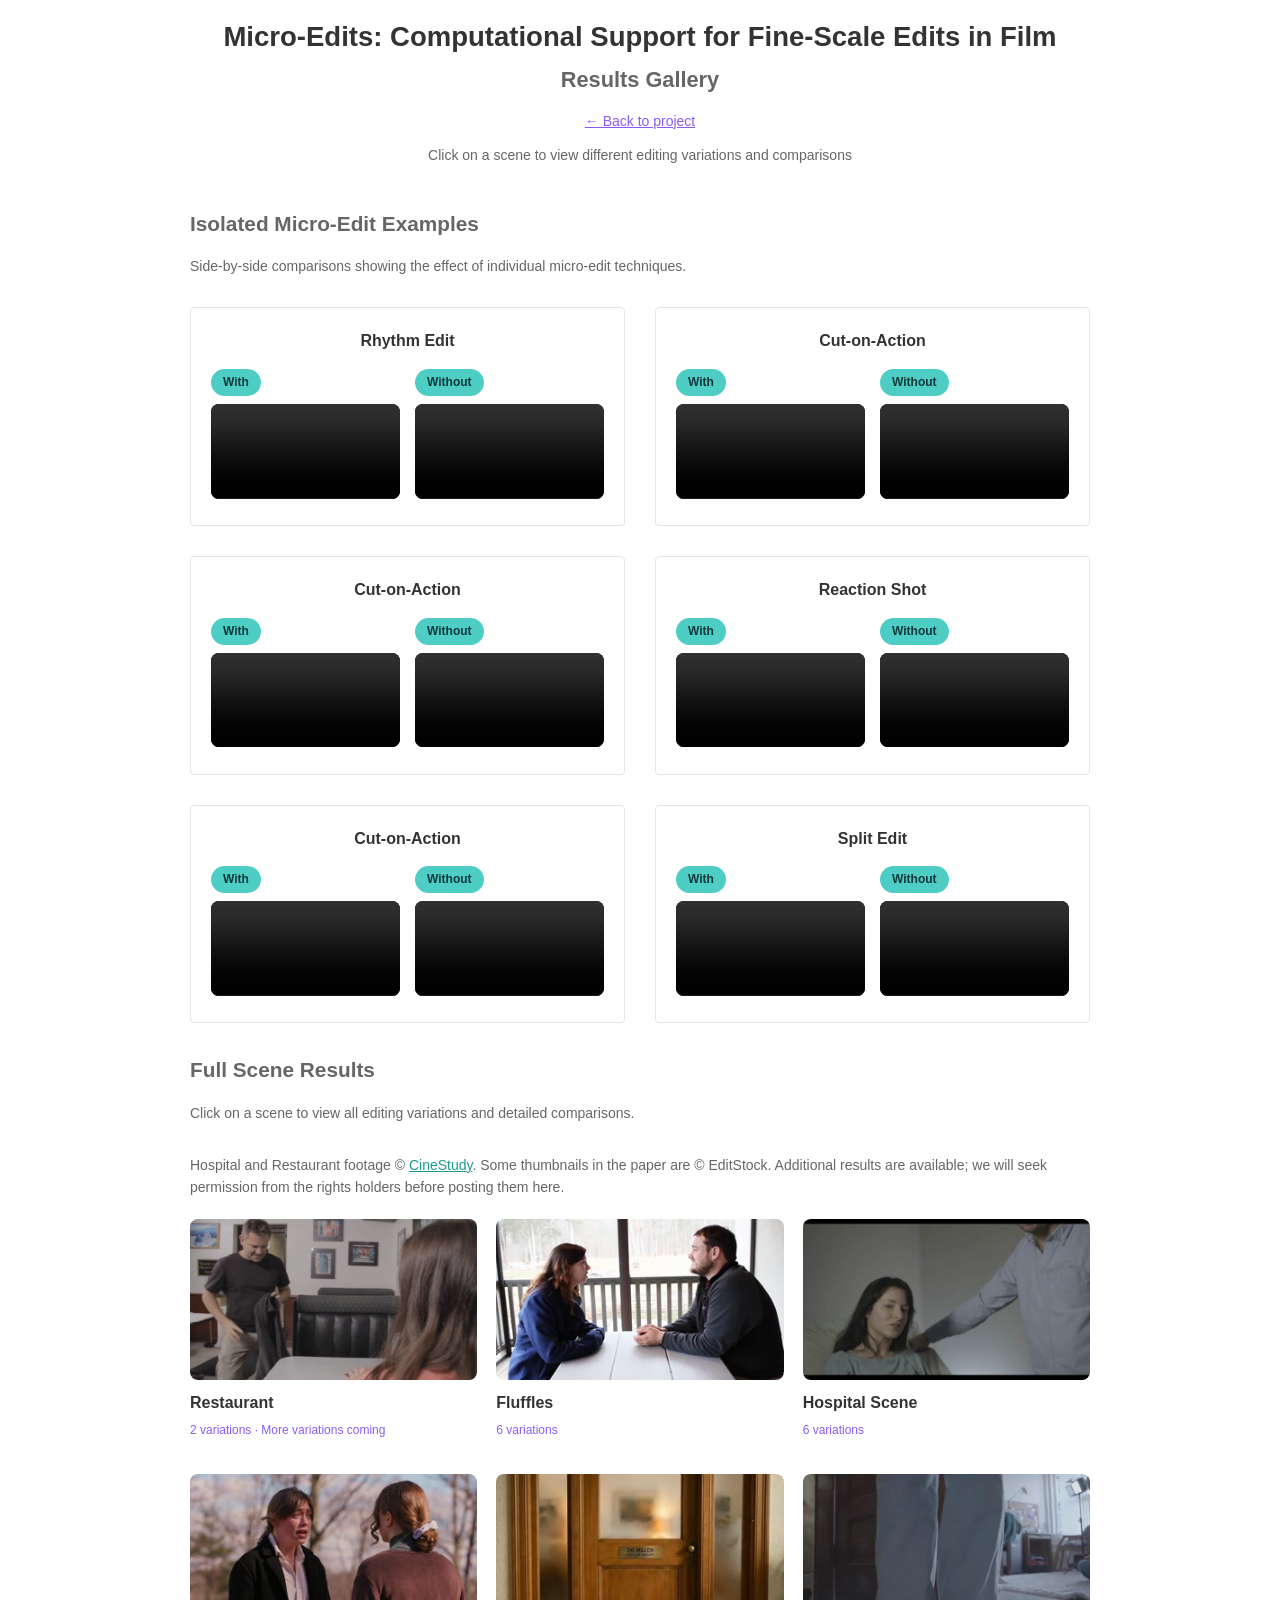
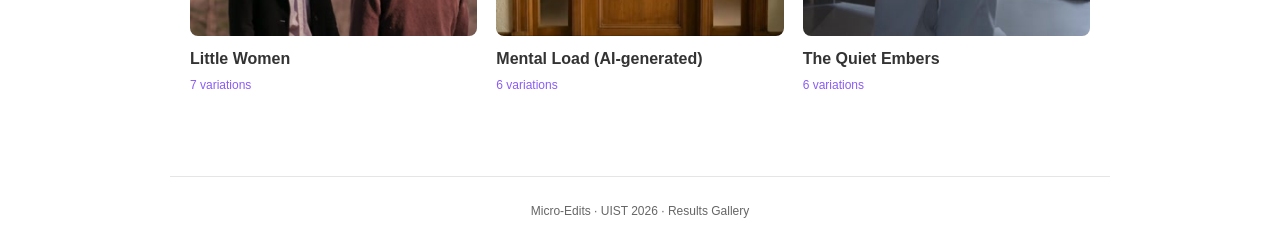
==== gallery/index.html @ e4b0664e "feat(web): polish home page with some video examples with explicit third party permissions" ====
<!DOCTYPE html>
<html lang="en">
<head>
    <meta charset="UTF-8">
    <meta name="viewport" content="width=device-width, initial-scale=1.0">
    <title>Micro-Edits - Results Gallery</title>
    <link rel="stylesheet" href="gallery.css">
</head>
<body>
    <header>
        <h1>Micro-Edits: Computational Support for Fine-Scale Edits in Film</h1>
        <h2>Results Gallery</h2>
        <p><a href="../index.html">← Back to project</a></p>
        <p>Click on a scene to view different editing variations and comparisons</p>
    </header>

    <div class="container">
        <!-- Isolated Short Examples Section -->
        <div class="comparison-section">
            <h2>Isolated Micro-Edit Examples</h2>
            <p style="color: var(--text-muted); margin-bottom: 30px;">Side-by-side comparisons showing the effect of individual micro-edit techniques.</p>

            <div class="isolated-grid">
                <!-- 1. Rhythm Edit -->
                <div class="isolated-pair">
                    <h4>Rhythm Edit</h4>
                    <div class="pair-videos">
                        <div class="mini-video">
                            <span class="label">With</span>
                            <video controls preload="metadata">
                                <source src="assets/isolated_examples/example3_emotional_rhythm.mp4" type="video/mp4">
                            </video>
                        </div>
                        <div class="mini-video">
                            <span class="label">Without</span>
                            <video controls preload="metadata">
                                <source src="assets/isolated_examples/example3_choppy_rhythm.mp4" type="video/mp4">
                            </video>
                        </div>
                    </div>
                </div>

                <!-- 2. Cut-on-Action (Example 2) -->
                <div class="isolated-pair">
                    <h4>Cut-on-Action</h4>
                    <div class="pair-videos">
                        <div class="mini-video">
                            <span class="label">With</span>
                            <video controls preload="metadata">
                                <source src="assets/isolated_examples/example2_cut_on_action.mp4" type="video/mp4">
                            </video>
                        </div>
                        <div class="mini-video">
                            <span class="label">Without</span>
                            <video controls preload="metadata">
                                <source src="assets/isolated_examples/example2_NO_cut_on_action.mp4" type="video/mp4">
                            </video>
                        </div>
                    </div>
                </div>

                <!-- 3. Cut-on-Action (Example 5) -->
                <div class="isolated-pair">
                    <h4>Cut-on-Action</h4>
                    <div class="pair-videos">
                        <div class="mini-video">
                            <span class="label">With</span>
                            <video controls preload="metadata">
                                <source src="assets/isolated_examples/example5_cut_on_action.mp4" type="video/mp4">
                            </video>
                        </div>
                        <div class="mini-video">
                            <span class="label">Without</span>
                            <video controls preload="metadata">
                                <source src="assets/isolated_examples/example5_NO_cut_on_action.mp4" type="video/mp4">
                            </video>
                        </div>
                    </div>
                </div>

                <!-- 4. Reaction Shot -->
                <div class="isolated-pair">
                    <h4>Reaction Shot</h4>
                    <div class="pair-videos">
                        <div class="mini-video">
                            <span class="label">With</span>
                            <video controls preload="metadata">
                                <source src="assets/isolated_examples/example7_reaction_shot.mp4" type="video/mp4">
                            </video>
                        </div>
                        <div class="mini-video">
                            <span class="label">Without</span>
                            <video controls preload="metadata">
                                <source src="assets/isolated_examples/example7_NO_reaction_shot.mp4" type="video/mp4">
                            </video>
                        </div>
                    </div>
                </div>

                <!-- 5. Cut-on-Action (Example 6) -->
                <div class="isolated-pair">
                    <h4>Cut-on-Action</h4>
                    <div class="pair-videos">
                        <div class="mini-video">
                            <span class="label">With</span>
                            <video controls preload="metadata">
                                <source src="assets/isolated_examples/example6_cut_on_action.mp4" type="video/mp4">
                            </video>
                        </div>
                        <div class="mini-video">
                            <span class="label">Without</span>
                            <video controls preload="metadata">
                                <source src="assets/isolated_examples/example6_NO_cut_on_action.mp4" type="video/mp4">
                            </video>
                        </div>
                    </div>
                </div>

                <!-- 6. Split Edit -->
                <div class="isolated-pair">
                    <h4>Split Edit</h4>
                    <div class="pair-videos">
                        <div class="mini-video">
                            <span class="label">With</span>
                            <video controls preload="metadata">
                                <source src="assets/isolated_examples/example4_nondialogue_split_edit.mp4" type="video/mp4">
                            </video>
                        </div>
                        <div class="mini-video">
                            <span class="label">Without</span>
                            <video controls preload="metadata">
                                <source src="assets/isolated_examples/example4_nondialogue_rough.mp4" type="video/mp4">
                            </video>
                        </div>
                    </div>
                </div>
            </div>
        </div>

        <!-- Full Scene Gallery Section -->
        <div class="comparison-section">
            <h2>Full Scene Results</h2>
            <p style="color: var(--text-muted); margin-bottom: 30px;">Click on a scene to view all editing variations and detailed comparisons.</p>
        </div>

        <p style="color: var(--text-muted);">Hospital and Restaurant footage © <a href="https://cinestudy.org/" style="color: var(--secondary-color);">CineStudy</a>. Some thumbnails in the paper are © EditStock. Additional results are available; we will seek permission from the rights holders before posting them here.</p>
        <div class="gallery-grid">
            <a href="RestaurantRoughCut.html" class="gallery-item"><img src="thumbnails/RestaurantRoughCut_thumb.jpg" alt="Restaurant"><div class="caption"><h3>Restaurant</h3><p>2 variations · More variations coming</p></div></a>
            <a href="FlufflesRoughCut.html" class="gallery-item">
                <img src="thumbnails/FlufflesRoughCut_thumb.jpg" alt="Fluffles">
                <div class="caption">
                    <h3>Fluffles</h3>
                    <p>6 variations</p>
                </div>
            </a>
            <a href="HospitalSceneRoughCut.html" class="gallery-item">
                <img src="thumbnails/HospitalSceneRoughCut_thumb.jpg" alt="Hospital Scene">
                <div class="caption">
                    <h3>Hospital Scene</h3>
                    <p>6 variations</p>
                </div>
            </a>
            <a href="LittleWomenRoughCut.html" class="gallery-item">
                <img src="thumbnails/LittleWomenRoughCut_thumb.jpg" alt="Little Women">
                <div class="caption">
                    <h3>Little Women</h3>
                    <p>7 variations</p>
                </div>
            </a>
            <a href="Metal_Load_RoughCut.html" class="gallery-item">
                <img src="thumbnails/Metal_Load_RoughCut_thumb.jpg" alt="Mental Load (AI-generated)">
                <div class="caption">
                    <h3>Mental Load (AI-generated)</h3>
                    <p>6 variations</p>
                </div>
            </a>
            <a href="TheQuietEmbers_RoughCut.html" class="gallery-item">
                <img src="thumbnails/TheQuietEmbers_RoughCut_thumb.jpg" alt="The Quiet Embers">
                <div class="caption">
                    <h3>The Quiet Embers</h3>
                    <p>6 variations</p>
                </div>
            </a>
        </div>
    </div>

    <footer>
        <p>Micro-Edits · UIST 2026 · Results Gallery</p>
    </footer>
  <!-- Default Statcounter code for MicroEdits http://microedits.github.io/ -->
  <script type="text/javascript">
  var sc_project=13355166;
  var sc_invisible=1;
  var sc_security="e658d123";
  </script>
  <script type="text/javascript" src="https://www.statcounter.com/counter/counter.js" async></script>
  <noscript><div class="statcounter"><a title="Web Analytics" href="https://statcounter.com/" target="_blank"><img class="statcounter" src="https://c.statcounter.com/13355166/0/e658d123/1/" alt="Web Analytics" referrerPolicy="no-referrer-when-downgrade"></a></div></noscript>
  <!-- End of Statcounter Code -->
</body>
</html>
---- gallery/gallery.css ----
:root {
    color-scheme: light;
    --bg-color: #fff;
    --bg-secondary: #fff;
    --card-bg: #fff;
    --card-bg-hover: #faf7fd;
    --primary-color: #d93a7a;   /* pink, matches ../styles.css (sampled from the teaser) */
    --secondary-color: #1c9a91; /* teal */
    --accent-color: #8b5cf6;    /* violet (primary on the main page) */
    --text-color: #333;
    --text-secondary: #555;
    --text-muted: #666;
    --border-color: #e5e5e5;
    --success-color: #087f8c;
}

* {
    margin: 0;
    padding: 0;
    box-sizing: border-box;
}

body {
    font-family: -apple-system, BlinkMacSystemFont, "Segoe UI", Roboto, Helvetica, Arial, sans-serif;
    background: var(--bg-color);
    color: var(--text-color);
    line-height: 1.6;
    font-size: 14px;
}

.container {
    max-width: 940px;
    margin: 0 auto;
    padding: 20px;
}

/* Header */
header {
    max-width: 940px;
    margin: 0 auto 10px;
    padding: 20px 20px 10px;
    text-align: center;
}

header h1 {
    font-size: calc(1rem + 0.9vw);
    line-height: 1.2;
    font-weight: bold;
    color: var(--text-color);
    margin-bottom: 10px;
}

header h2 {
    font-size: calc(1.2rem + 0.2vw);
    font-weight: bold;
    color: var(--text-muted);
}

header p {
    margin-top: 12px;
    color: var(--text-muted);
    font-size: 14px;
}

/* Gallery Grid */
.gallery-grid {
    display: grid;
    grid-template-columns: repeat(3, minmax(0, 1fr));
    gap: 24px 19px;
    padding: 20px 0;
}

.gallery-item {
    display: block;
    color: inherit;
    text-decoration: none;
}

.gallery-item:hover {
    color: var(--accent-color);
}

.gallery-item img {
    width: 100%;
    aspect-ratio: 16 / 9;
    object-fit: cover;
    display: block;
    border-radius: 8px;
}

.gallery-item .caption {
    padding: 10px 0;
}

.gallery-item .caption h3 {
    font-size: 16px;
    font-weight: 600;
}

.gallery-item .caption p {
    font-size: 12px;
    color: var(--accent-color);
    margin-top: 5px;
}

/* Project Detail Page */
.back-link {
    display: inline-block;
    margin-bottom: 25px;
    padding: 8px 16px;
    border: 1px solid var(--accent-color);
    border-radius: 4px;
    color: var(--accent-color);
    text-decoration: none;
    font-size: 13px;
    font-weight: 600;
}

.back-link:hover {
    background: #f3effe;
    color: var(--accent-color);
}

.project-header {
    text-align: center;
    margin-bottom: 30px;
}

.project-header h1 {
    font-size: calc(1rem + 0.9vw);
    line-height: 1.2;
    font-weight: bold;
    color: var(--text-color);
    margin-bottom: 10px;
}

/* Comparison Section */
.comparison-section {
    margin-bottom: 30px;
}

.comparison-section h2 {
    font-size: calc(0.9rem + 0.5vw);
    font-weight: bold;
    color: var(--text-muted);
    margin-bottom: 15px;
}

.comparison-grid {
    display: grid;
    grid-template-columns: repeat(2, 1fr);
    gap: 30px;
}

@media (max-width: 900px) {
    .comparison-grid {
        grid-template-columns: 1fr;
    }
}

.video-card {
    background: white;
    border: 1px solid var(--border-color);
    border-radius: 4px;
    overflow: hidden;
    min-width: 0;
}

.video-card h3 {
    color: var(--accent-color);
    padding: 12px;
    font-size: 16px;
    text-align: center;
    border-top: 2px solid var(--accent-color);
}

.video-card.highlight h3 {
    color: var(--primary-color);
    border-top-color: #ff6b9d;
}

.video-wrapper {
    padding: 15px;
    background: var(--card-bg);
}

.video-wrapper video {
    width: 100%;
    border-radius: 8px;
    background: #000;
}

/* Visualization Container */
.viz-container {
    padding: 0 15px 15px;
    background: var(--card-bg);
}

.viz-toggle-buttons {
    display: flex;
    gap: 10px;
    margin-bottom: 10px;
    flex-wrap: wrap;
}

.viz-toggle-btn {
    padding: 7px 10px;
    border: 1px solid var(--accent-color);
    background: white;
    color: var(--accent-color);
    border-radius: 4px;
    cursor: pointer;
    font-size: 12px;
}

.viz-toggle-btn:hover {
    background: #f3effe;
}

.viz-toggle-btn.active {
    background: #4ecdc4;
    border-color: #4ecdc4;
    color: #12383c;
    font-weight: 600;
}

.viz-image-container {
    margin-top: 10px;
}

.viz-image-container img {
    width: 100%;
    border-radius: 8px;
    border: 1px solid var(--border-color);
    cursor: pointer;
    transition: opacity 0.2s ease;
}

.viz-image-container img:hover {
    opacity: 0.9;
}

.viz-image {
    display: block;
}

.viz-image.hidden {
    display: none;
}

.zoom-hint {
    text-align: center;
    color: var(--text-muted);
    font-size: 0.75rem;
    margin-top: 8px;
    opacity: 0.7;
}

/* Isolated Examples Grid - 2 pairs per row (4 videos per row) */
.isolated-grid {
    display: grid;
    grid-template-columns: repeat(2, 1fr);
    gap: 30px;
}

@media (max-width: 1200px) {
    .isolated-grid {
        grid-template-columns: 1fr;
    }
}

.isolated-pair {
    background: var(--card-bg);
    border-radius: 4px;
    padding: 20px;
    border: 1px solid var(--border-color);
}

.isolated-pair h4 {
    color: var(--text-color);
    font-size: 1rem;
    font-weight: 600;
    margin-bottom: 15px;
    text-align: center;
}

.pair-videos {
    display: grid;
    grid-template-columns: 1fr 1fr;
    gap: 15px;
}

.mini-video {
    position: relative;
}

.mini-video .label {
    display: inline-block;
    background: #4ecdc4;
    color: #12383c;
    font-size: 0.75rem;
    font-weight: 600;
    padding: 4px 12px;
    border-radius: 980px;
    margin-bottom: 8px;
}

.mini-video video {
    width: 100%;
    border-radius: 8px;
    background: #000;
}

/* Variations Section */
.variations-section {
    margin-top: 60px;
}

.variations-section h2 {
    font-size: calc(0.9rem + 0.5vw);
    font-weight: bold;
    color: var(--text-muted);
    margin-bottom: 15px;
}

.variations-grid {
    display: grid;
    grid-template-columns: repeat(auto-fill, minmax(400px, 1fr));
    gap: 25px;
}

@media (max-width: 500px) {
    .variations-grid {
        grid-template-columns: 1fr;
    }
}

/* Footer */
footer {
    max-width: 940px;
    margin: 30px auto 0;
    padding: 25px 20px;
    border-top: 1px solid var(--border-color);
    text-align: center;
    color: var(--text-muted);
    font-size: 12px;
}

footer a {
    color: var(--secondary-color);
    text-decoration: none;
    transition: color 0.2s ease;
}

footer a:hover {
    color: var(--text-color);
}

/* Utility */
.no-video {
    padding: 40px;
    text-align: center;
    color: var(--text-muted);
    font-style: italic;
    background: var(--card-bg);
}

/* Lightbox Modal */
.lightbox {
    display: none;
    position: fixed;
    z-index: 9999;
    left: 0;
    top: 0;
    width: 100%;
    height: 100%;
    background-color: rgba(0, 0, 0, 0.97);
    cursor: zoom-out;
    overflow: auto;
    backdrop-filter: blur(20px);
    -webkit-backdrop-filter: blur(20px);
}

.lightbox.active {
    display: flex;
    align-items: center;
    justify-content: center;
}

.lightbox-content {
    max-width: 95%;
    max-height: 90%;
    object-fit: contain;
    cursor: default;
    border-radius: 12px;
    box-shadow: 0 0 80px rgba(100, 210, 255, 0.2);
}

.lightbox-close {
    position: fixed;
    top: 25px;
    right: 35px;
    color: #fff;
    font-size: 32px;
    font-weight: 300;
    cursor: pointer;
    z-index: 10000;
    transition: color 0.2s ease;
    width: 44px;
    height: 44px;
    display: flex;
    align-items: center;
    justify-content: center;
    background: rgba(255, 255, 255, 0.1);
    border-radius: 50%;
}

.lightbox-close:hover {
    color: var(--text-color);
    background: rgba(255, 255, 255, 0.15);
}

.lightbox-hint {
    position: fixed;
    bottom: 30px;
    left: 50%;
    transform: translateX(-50%);
    color: #fff;
    font-size: 0.85rem;
    background: rgba(255, 255, 255, 0.1);
    padding: 10px 20px;
    border-radius: 980px;
    backdrop-filter: blur(10px);
    -webkit-backdrop-filter: blur(10px);
}

    
a { color: var(--accent-color); }
a:focus-visible, button:focus-visible { outline: 3px solid var(--secondary-color); outline-offset: 3px; }
@media (max-width: 600px) {
    .container, header { padding: 15px; }
    header h1, .project-header h1 { font-size: 1.5rem; }
    .gallery-grid, .isolated-grid, .variations-grid { grid-template-columns: minmax(0, 1fr); }
    .pair-videos { grid-template-columns: minmax(0, 1fr); }
}
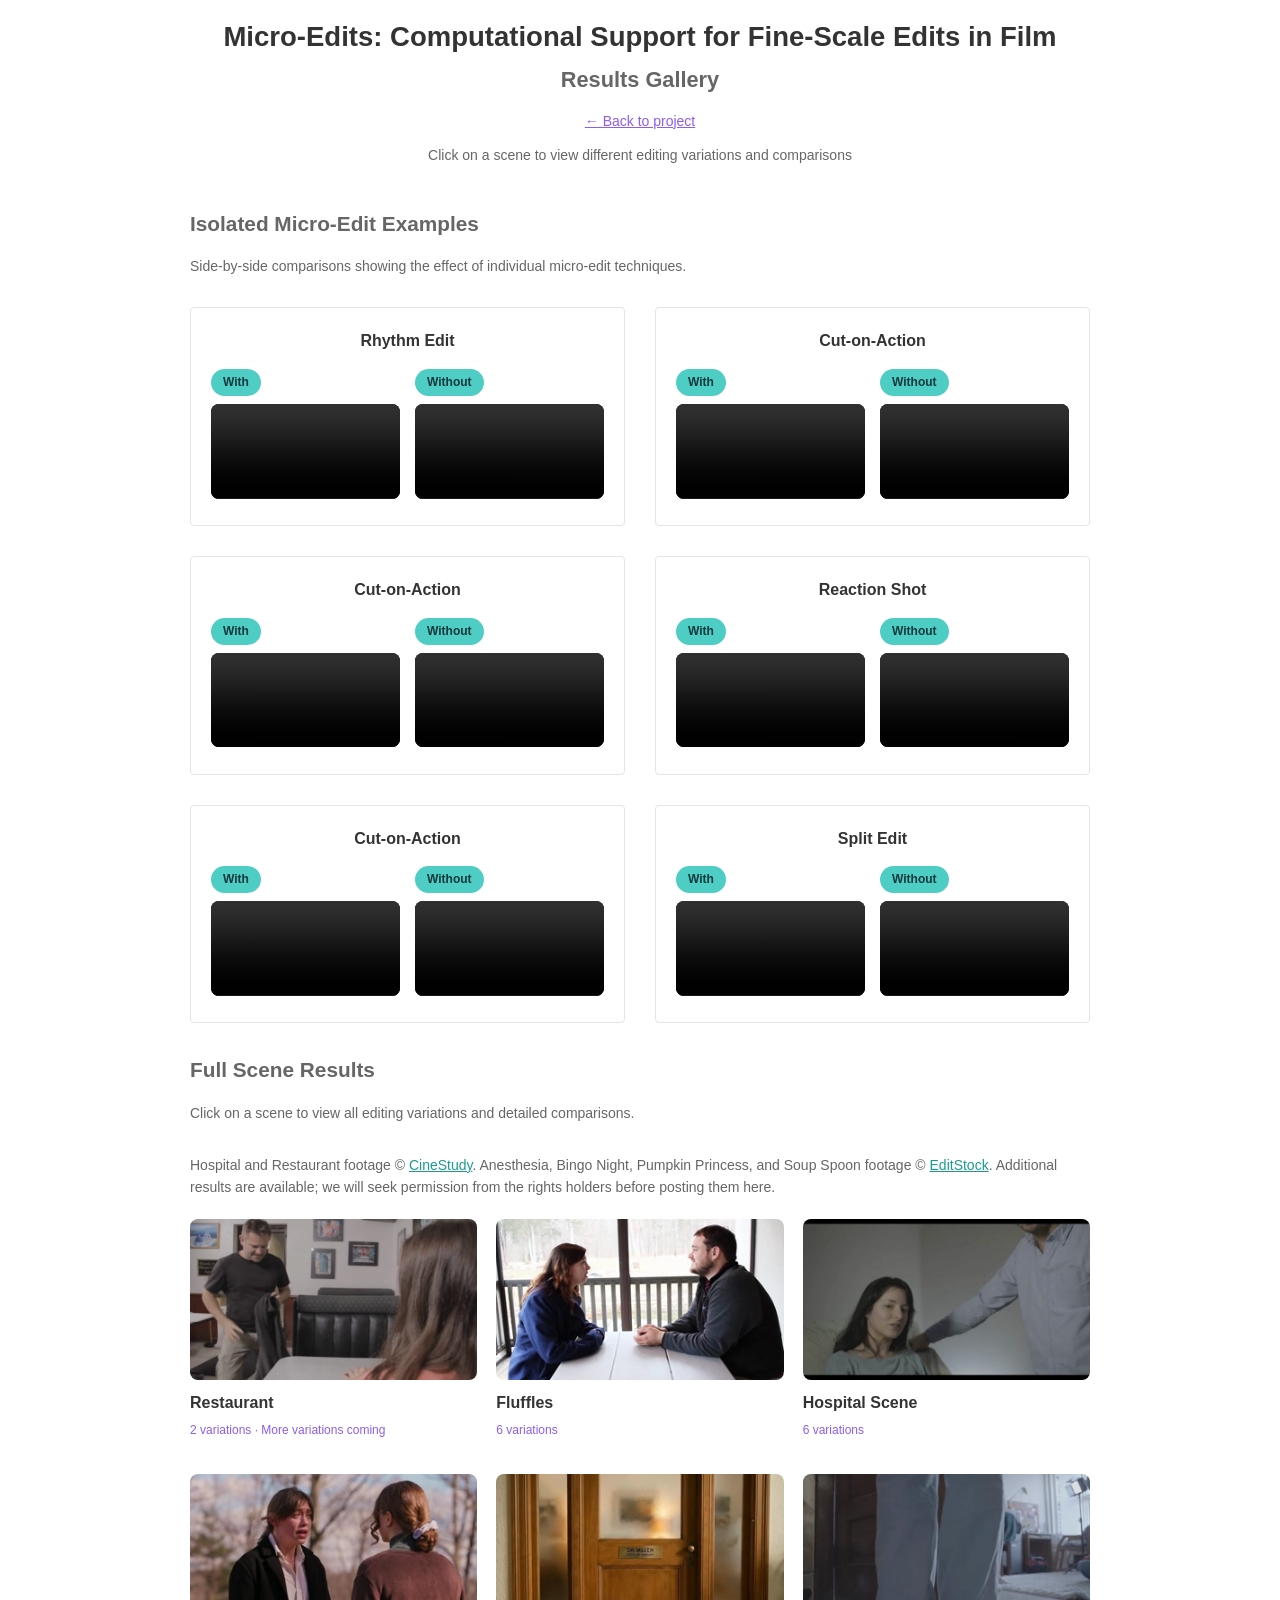
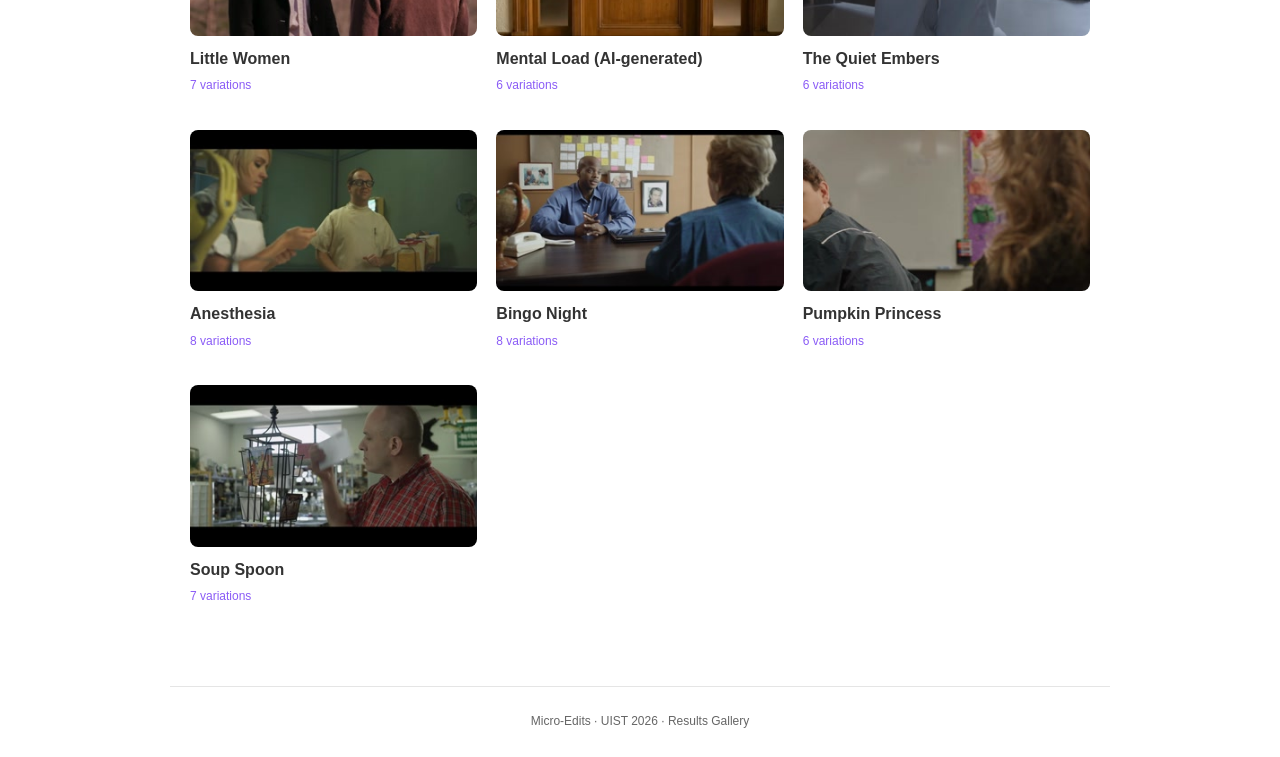
==== commit fd32212c: "update adobe public feature" ====
--- a/gallery/index.html
+++ b/gallery/index.html
@@ -143,7 +143,7 @@
             <p style="color: var(--text-muted); margin-bottom: 30px;">Click on a scene to view all editing variations and detailed comparisons.</p>
         </div>
 
-        <p style="color: var(--text-muted);">Hospital and Restaurant footage © <a href="https://cinestudy.org/" style="color: var(--secondary-color);">CineStudy</a>. Some thumbnails in the paper are © EditStock. Additional results are available; we will seek permission from the rights holders before posting them here.</p>
+        <p style="color: var(--text-muted);">Hospital and Restaurant footage © <a href="https://cinestudy.org/" style="color: var(--secondary-color);">CineStudy</a>. Anesthesia, Bingo Night, Pumpkin Princess, and Soup Spoon footage © <a href="https://editstock.com/" style="color: var(--secondary-color);">EditStock</a>. Additional results are available; we will seek permission from the rights holders before posting them here.</p>
         <div class="gallery-grid">
             <a href="RestaurantRoughCut.html" class="gallery-item"><img src="thumbnails/RestaurantRoughCut_thumb.jpg" alt="Restaurant"><div class="caption"><h3>Restaurant</h3><p>2 variations · More variations coming</p></div></a>
             <a href="FlufflesRoughCut.html" class="gallery-item">
@@ -179,6 +179,34 @@
                 <div class="caption">
                     <h3>The Quiet Embers</h3>
                     <p>6 variations</p>
+                </div>
+            </a>
+            <a href="AnesthesiaRoughCut.html" class="gallery-item">
+                <img src="thumbnails/AnesthesiaRoughCut_thumb.jpg" alt="Anesthesia">
+                <div class="caption">
+                    <h3>Anesthesia</h3>
+                    <p>8 variations</p>
+                </div>
+            </a>
+            <a href="BingoNightRoughCut.html" class="gallery-item">
+                <img src="thumbnails/BingoNightRoughCut_thumb.jpg" alt="Bingo Night">
+                <div class="caption">
+                    <h3>Bingo Night</h3>
+                    <p>8 variations</p>
+                </div>
+            </a>
+            <a href="PumpkinPrincessRoughtCut.html" class="gallery-item">
+                <img src="thumbnails/PumpkinPrincessRoughtCut_thumb.jpg" alt="Pumpkin Princess">
+                <div class="caption">
+                    <h3>Pumpkin Princess</h3>
+                    <p>6 variations</p>
+                </div>
+            </a>
+            <a href="SoupSpoon_RoughCut.html" class="gallery-item">
+                <img src="thumbnails/SoupSpoon_RoughCut_thumb.jpg" alt="Soup Spoon">
+                <div class="caption">
+                    <h3>Soup Spoon</h3>
+                    <p>7 variations</p>
                 </div>
             </a>
         </div>
